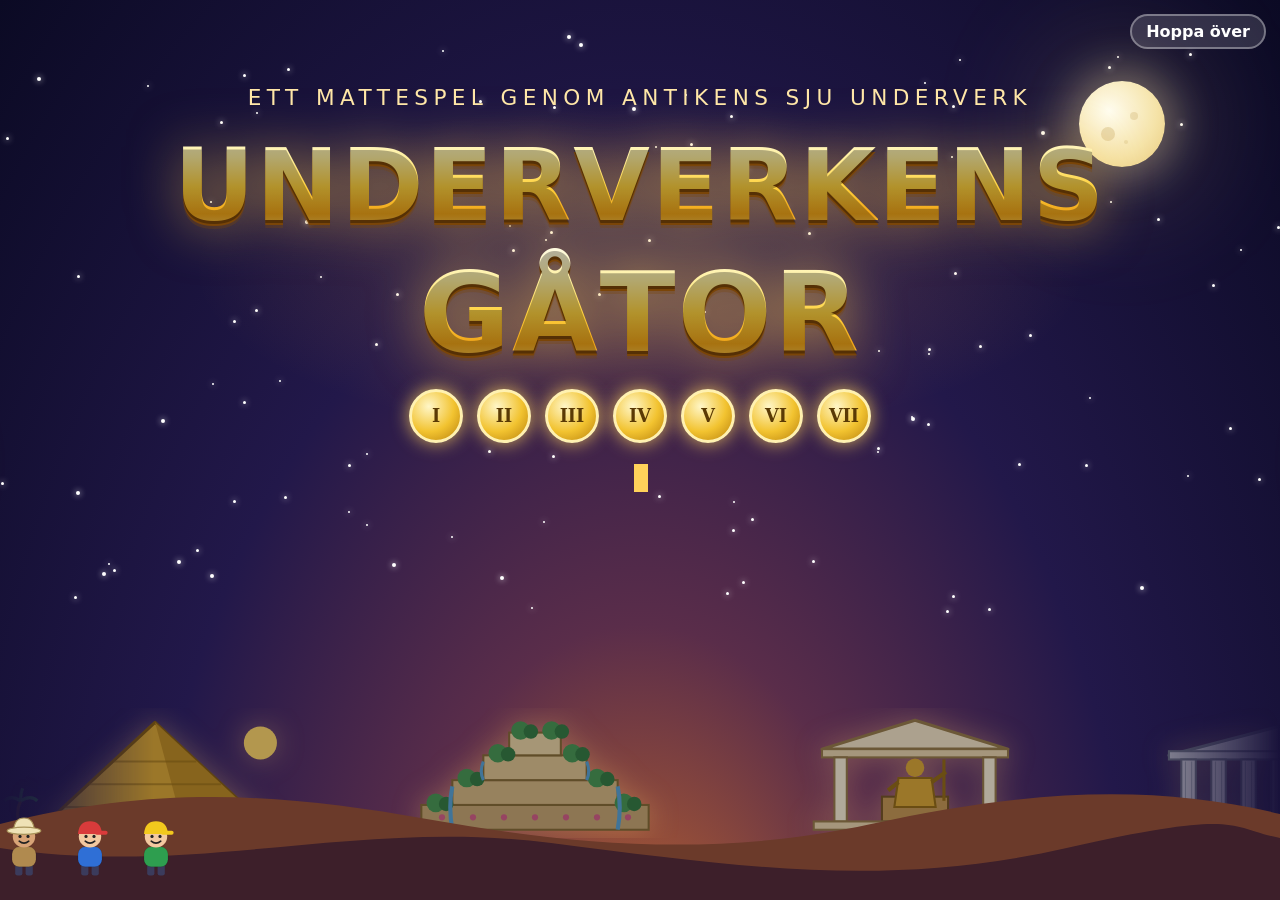
==== index.html @ 562e906b "Add files via upload" ====
<!DOCTYPE html>
<html lang="sv">
<head>
<meta charset="utf-8">
<meta name="viewport" content="width=device-width, initial-scale=1">
<title>Underverkens gåtor – ett mattespel genom antikens sju underverk</title>
<link rel="stylesheet" href="css/style.css">
<link rel="stylesheet" href="css/intro.css">
</head>
<body class="menu">
<div id="app"></div>
<div class="praise" id="praise"></div>
<noscript><p style="padding:20px;font-size:1.3rem">Underverkens gåtor behöver JavaScript för att fungera.</p></noscript>
<!-- Ordningen spelar roll: grunderna först, sedan uppgifter, världar och skärmar. -->
<script src="js/storage.js"></script>
<script src="js/util.js"></script>
<script src="js/graphics.js"></script>
<script src="js/skills.js"></script>
<script src="js/tasks-tal.js"></script>
<script src="js/tasks-alg.js"></script>
<script src="js/tasks-geo.js"></script>
<script src="js/tasks-stat.js"></script>
<script src="js/levels.js"></script>
<script src="js/player.js"></script>
<script src="js/quiz.js"></script>
<script src="js/puzzles.js"></script>
<script src="js/worlds.js"></script>
<script src="js/screens.js"></script>
<script src="js/adult.js"></script>
<script src="js/intro.js"></script>
<script src="js/main.js"></script>
</body>
</html>
---- css/style.css ----
:root{--ink:#2b2118;--gold:#e0a526;--ok:#2e9e4f;--bad:#d64545;--panel:#fff8e8;--blue:#2f6fd6;--wall:#b07d3e;--wall2:#8a5d2b;--floor:#ecd5a2;--tile:#e7d3a8;--tile2:#a98448;--cur:#ffd76a}
*{box-sizing:border-box}
html,body{margin:0;min-height:100%}
body{font-family:"Trebuchet MS","DejaVu Sans",Verdana,sans-serif;color:var(--ink);min-height:100vh;background:#d98c3a;transition:background .4s}
body.menu{background:linear-gradient(#f9d27a,#d98c3a)}
body.adult{background:#e9edf2}
body.w0{background:radial-gradient(circle at 50% 0,#7a5530,#2a1b0f 80%)}
body.w1{background:linear-gradient(#3f8f5a,#1d4a2c);--wall:#6f8f4a;--wall2:#4f6b30;--floor:#e6dcb5;--tile:#dfe9c8;--tile2:#7f9a5a;--cur:#c9f07a}
body.w2{background:linear-gradient(#b5462e,#5a1d12);--wall:#c9a46a;--wall2:#9a7a44;--floor:#f4e7c7;--tile:#f2dfc0;--tile2:#b9925a;--cur:#ffd76a}
body.w3{background:linear-gradient(#6fb9ef,#e9f4fb);--wall:#aeb8c4;--wall2:#8794a3;--floor:#f6f2e8;--tile:#e8eef5;--tile2:#9aa8b8;--cur:#bfe1ff}
body.w4{background:linear-gradient(#5b3f8a,#22163a);--wall:#9b8bb5;--wall2:#6f5e8c;--floor:#efe9f6;--tile:#e9e2f3;--tile2:#9a8ab8;--cur:#e2c8ff}
body.w5{background:linear-gradient(#2f8fc9,#0d4d78);--wall:#8a7a5a;--wall2:#5e5238;--floor:#f0e6cc;--tile:#e3eef6;--tile2:#7f9ab0;--cur:#ffe08a}
body.w6{background:radial-gradient(circle at 50% 0,#2b4c8c,#0b1630 75%);--wall:#7c8aa3;--wall2:#56637a;--floor:#eef1f6;--tile:#e5e9f2;--tile2:#8a96ab;--cur:#ffe36e}
#app{max-width:1000px;margin:0 auto;padding:12px 16px 40px}
button{font:inherit;cursor:pointer;border:none;border-radius:14px;color:inherit}
button:focus-visible,input:focus-visible{outline:4px solid #1e7cff;outline-offset:3px}
button:disabled{cursor:default}
.btn{background:var(--gold);color:#2b1a05;font-size:1.25rem;font-weight:bold;padding:12px 22px;box-shadow:0 4px 0 #9a6b0c}
.btn:active{transform:translateY(3px);box-shadow:0 1px 0 #9a6b0c}
.btn.secondary{background:#efe3c6;box-shadow:0 4px 0 #b8a67c}
.btn.small{font-size:1rem;padding:8px 14px}
.btn:disabled{opacity:.5}
.panel{background:var(--panel);border-radius:22px;padding:20px;box-shadow:0 8px 24px rgba(0,0,0,.25)}
body.w3 .panel,body.w5 .panel,body.w6 .panel,body.adult .panel{background:#fff}
h1{font-size:clamp(2rem,5vw,3.2rem);margin:.2em 0;text-align:center;color:#fff;text-shadow:0 3px 0 rgba(0,0,0,.3)}
h2{margin:.1em 0;font-size:1.7rem}
.center{text-align:center}
.warn{background:#ffe0e0;color:#7a1010;padding:10px 14px;border-radius:12px;margin:8px 0;font-weight:bold}
.top{display:flex;align-items:center;gap:10px;margin-bottom:12px;min-height:52px;flex-wrap:wrap}
.top .grow{flex:1}
.chip{display:flex;align-items:center;gap:6px;background:rgba(255,255,255,.88);border-radius:30px;padding:2px 14px 2px 4px;font-weight:bold;font-size:1.1rem}
.chip svg{display:block}

/* profiler */
.profiles{display:grid;grid-template-columns:repeat(auto-fill,minmax(170px,1fr));gap:16px;margin-top:16px}
.pcard{position:relative;background:#fff8e8;border-radius:20px;padding:14px 10px;text-align:center;box-shadow:0 5px 0 #b8863a;font-size:1.3rem;font-weight:bold;width:100%}
.pcard:hover{transform:translateY(-3px)}
.pcard .sub{font-size:.95rem;font-weight:normal;color:#6b5332;margin-top:4px}
.pcard.new{background:rgba(255,255,255,.55);border:4px dashed #fff;box-shadow:none;color:#5a3a12;display:flex;flex-direction:column;align-items:center;justify-content:center;min-height:190px}
.pcard.new .plus{font-size:3.5rem;line-height:1}
.del{position:absolute;top:6px;right:6px;width:34px;height:34px;border-radius:50%;background:#f1e2c4;font-size:1.2rem;font-weight:bold;color:#7a5a2a}
.avatars{display:grid;grid-template-columns:repeat(auto-fill,minmax(110px,1fr));gap:12px;margin:12px 0 20px}
.avbtn{background:#fff;border-radius:18px;padding:8px;border:4px solid transparent;font-weight:bold}
.avbtn.on{border-color:var(--gold);background:#fff3d0}
.nameinput{font:inherit;font-size:1.8rem;padding:10px 16px;border-radius:14px;border:3px solid #c9a96a;width:100%;max-width:420px}

/* karta */
.worlds{display:grid;grid-template-columns:repeat(7,1fr);gap:8px;margin-bottom:14px}
.wtab{background:rgba(255,255,255,.6);padding:8px 4px;font-size:.92rem;font-weight:bold;display:flex;flex-direction:column;align-items:center;gap:2px;line-height:1.15;min-height:72px;justify-content:center}
.wtab .wn{font-size:1.3rem}
.wtab.on{background:#fff;box-shadow:0 4px 0 rgba(0,0,0,.25)}
.wtab.done .wn::after{content:" ★";color:#e0a526}
.wtab:disabled{opacity:.55}
.temple-art{display:flex;justify-content:center;margin:-6px 0 6px}
.temple-art svg{max-width:100%;height:auto}
.maphead{display:flex;align-items:center;justify-content:center;gap:14px;flex-wrap:wrap;margin:0 0 18px}
.grade{background:#efe3c6;border-radius:20px;padding:4px 12px;font-size:1rem;font-weight:bold}
.rooms{display:grid;grid-template-columns:repeat(4,1fr);gap:14px}
.room-tile{position:relative;border-radius:18px;padding:10px 6px 8px;text-align:center;min-height:124px;display:flex;flex-direction:column;align-items:center;justify-content:center;gap:4px;font-weight:bold;font-size:1.05rem;background:var(--tile);box-shadow:0 5px 0 var(--tile2)}
.room-tile .n{position:absolute;top:6px;left:10px;font-size:.95rem;opacity:.6}
.room-tile.locked{opacity:.55;filter:grayscale(.6)}
.room-tile.current{background:var(--cur);animation:glow 1.4s ease-in-out infinite alternate}
.room-tile.done{background:#fffdf6}
.room-tile .here{position:absolute;top:-26px;right:-4px}
@keyframes glow{from{box-shadow:0 5px 0 var(--tile2),0 0 0 0 rgba(255,215,90,.9)}to{box-shadow:0 5px 0 var(--tile2),0 0 0 10px rgba(255,215,90,0)}}
.stars{color:#e0a526;font-size:1.3rem;letter-spacing:2px}
.stars .off{color:#cbbf9f}
@media (max-width:700px){.rooms{grid-template-columns:repeat(2,1fr)}.worlds{grid-template-columns:repeat(4,1fr)}}

/* rum */
.roomhead{display:flex;align-items:center;gap:14px}
.roomnum{font-size:1rem;opacity:.7;font-weight:bold}
.intro{font-size:1.35rem;margin:10px 0 6px;font-weight:bold}
.pips{display:flex;gap:8px;justify-content:center;margin:6px 0 12px}
.pip{width:22px;height:22px;border-radius:50%;background:#e2d3b0;border:3px solid #b99a5c}
.pip.done{background:var(--gold);border-color:#9a6b0c}
.pip.now{background:#fff;border-color:var(--blue)}
.prompt{min-height:120px;display:flex;flex-direction:column;align-items:center;justify-content:center;text-align:center}
.eq{font-size:clamp(2.4rem,8vw,4.4rem);font-weight:bold;letter-spacing:2px}
.eq.mid{font-size:clamp(2rem,6vw,3.2rem)}
.qm{display:inline-block;min-width:1.3em;border-bottom:6px solid var(--gold);color:var(--gold)}
.box{display:inline-block;width:1.15em;height:1.05em;border:5px solid var(--gold);border-radius:10px;vertical-align:-0.1em;background:#fff}
.ask{font-size:1.4rem;font-weight:bold;margin:10px 0;max-width:720px}
.story{font-size:1.45rem;line-height:1.5;max-width:720px;margin:6px auto;background:#fff;border-radius:16px;padding:12px 18px;border:3px solid #e6d4a8}
.opts{display:grid;grid-template-columns:repeat(4,1fr);gap:14px;margin-top:14px}
.opts.wide{grid-template-columns:repeat(2,1fr)}
.opts.three{grid-template-columns:repeat(3,1fr)}
.opt{background:#fff;border:4px solid #d9c08a;font-size:2.2rem;font-weight:bold;padding:12px 6px;box-shadow:0 5px 0 #b8975a;min-height:84px;display:flex;align-items:center;justify-content:center}
.opts.wide .opt,.opts.three .opt{font-size:1.6rem}
.opt:hover:not(:disabled){background:#fff6dc}
.opt.right{background:#c9f2d3;border-color:var(--ok)}
.opt.wrong{background:#f6d0d0;border-color:var(--bad);opacity:.6}
.typed{font-size:1.1rem;color:#555;min-height:1.4em;text-align:center}
.tools{display:flex;justify-content:center;gap:12px;margin-top:16px;flex-wrap:wrap;align-items:center}
.hint{background:#fffbe0;border:3px dashed var(--gold);border-radius:16px;padding:10px 14px;margin-top:12px;text-align:center;font-size:1.2rem}
.hint p{margin:.3em 0;font-weight:bold}
.hint .reveal{color:var(--ok);font-size:1.4rem}
.hintrow{display:flex;flex-wrap:wrap;align-items:center;justify-content:center;gap:10px}
.op{font-size:2rem}
.praise{position:fixed;left:50%;top:38%;transform:translate(-50%,-50%) scale(.5);font-size:4rem;font-weight:bold;color:#fff;text-shadow:0 4px 0 var(--ok),0 0 20px rgba(0,0,0,.3);pointer-events:none;opacity:0;transition:all .35s;z-index:50}
.praise.show{opacity:1;transform:translate(-50%,-50%) scale(1)}
.shake{animation:shake .4s}
@keyframes shake{20%,60%{transform:translateX(-8px)}40%,80%{transform:translateX(8px)}}
.keys{font-size:.95rem;opacity:.75;text-align:center;margin-top:14px}

/* knappsats */
.kp{display:flex;flex-direction:column;align-items:center;gap:10px;margin-top:10px}
.kpdisp{min-width:200px;font-size:2.6rem;font-weight:bold;background:#fff;border:4px solid var(--gold);border-radius:14px;padding:4px 18px;text-align:center;min-height:68px;letter-spacing:4px}
.kpdisp.bad{border-color:var(--bad);background:#fde8e8}
.kpdisp.good{border-color:var(--ok);background:#dff6e5}
.kpgrid{display:grid;grid-template-columns:repeat(3,76px);gap:8px}
.kpgrid button{background:#fff;font-size:1.9rem;font-weight:bold;height:62px;box-shadow:0 4px 0 #b8975a;border:3px solid #e2cf9f}
.kpgrid button.ok{background:var(--ok);color:#fff;border-color:#1d7a3a;box-shadow:0 4px 0 #1d6a33}
.kpgrid button.kdel{font-size:1.05rem}

/* bilder */
.dots{display:inline-flex;flex-wrap:wrap;gap:6px;max-width:280px;justify-content:center}
.five{display:inline-flex;gap:3px;padding:3px;border-radius:8px;background:rgba(0,0,0,.05)}
.dot{width:18px;height:18px;border-radius:50%;display:inline-block}
.dot.blue{background:#2f6fd6}.dot.gold{background:#e0a526}.dot.green{background:#2e9e4f}.dot.empty{background:#fff;border:2px dashed #aaa}
.dot.x{background:#ccc;position:relative}
.dot.x::after{content:"";position:absolute;left:-2px;right:-2px;top:7px;height:4px;background:#d64545;transform:rotate(-45deg)}
.group{display:inline-flex;flex-direction:column;align-items:center;background:#fff;border:3px solid #d9c08a;border-radius:12px;padding:6px}
.group .lab{font-size:1rem;font-weight:bold;color:#2456a8}
.to{display:inline-flex;align-items:flex-end;gap:3px;flex-wrap:wrap;max-width:300px;justify-content:center}
.hun{display:inline-block;width:56px;height:56px;background:repeating-linear-gradient(90deg,#8e44ad 0 5px,#6c2f87 5px 5.6px),#8e44ad;border-radius:4px;opacity:.9}
.ten{display:inline-block;width:12px;height:60px;background:repeating-linear-gradient(#2f6fd6 0 5px,#1d4ea0 5px 6px);border-radius:3px}
.one{display:inline-block;width:12px;height:12px;background:#e0a526;border-radius:3px}
.tobox{display:inline-flex;flex-direction:column;align-items:center;gap:4px}
.tobox small{font-size:.95rem}
.pvt{border-collapse:collapse;font-size:1.6rem;font-weight:bold;margin:6px auto}
.pvt td,.pvt th{border:3px solid #d9c08a;padding:4px 16px;text-align:center;background:#fff}
.pvt th{font-size:1rem;background:#fff3d6}
.seq{display:flex;flex-wrap:wrap;gap:8px;justify-content:center;align-items:center}
.cell{min-width:72px;height:72px;padding:0 6px;background:#fff;border:3px solid #d9c08a;border-radius:14px;display:flex;align-items:center;justify-content:center;font-size:2rem;font-weight:bold}
.cell.q{border-style:dashed;border-color:var(--gold);color:var(--gold);font-size:2.6rem}
.chunk{display:flex;gap:4px;padding:5px;border:3px solid var(--blue);border-radius:14px}
.chunk .cell{min-width:56px;height:56px}
.chunk .cell svg{width:42px;height:42px}
.items{display:flex;flex-wrap:wrap;gap:10px;justify-content:center;max-width:560px}
.coins{display:flex;flex-wrap:wrap;gap:8px;justify-content:center;align-items:center;max-width:560px}
.shop{display:flex;align-items:center;gap:14px;justify-content:center;flex-wrap:wrap}
.tag{background:#fff;border:3px solid #c0392b;border-radius:10px;padding:4px 10px;font-size:1.6rem;font-weight:bold;color:#c0392b}
.arrow{font-size:2.4rem}
.jumps{display:flex;align-items:center;gap:6px;flex-wrap:wrap;justify-content:center;font-size:1.5rem;font-weight:bold}
.jumps .j{color:var(--ok);font-size:1.1rem}
.frac{display:inline-flex;flex-direction:column;align-items:center;line-height:1;vertical-align:middle;font-weight:bold}
.frac span:first-child{border-bottom:3px solid currentColor;padding:0 4px 2px}
.frac span:last-child{padding-top:2px}
.posgrid{display:inline-grid;grid-template-columns:repeat(3,84px);grid-template-rows:repeat(3,84px);gap:6px;background:#e9d8ae;padding:8px;border-radius:16px}
.posgrid div{background:#fff8e8;border-radius:12px;display:flex;align-items:center;justify-content:center}
.posgrid div.ref{outline:5px solid var(--blue)}
.inl{display:inline-block;vertical-align:middle}
.ptable{border-collapse:collapse;margin:6px auto;font-size:1.3rem}
.ptable td,.ptable th{border:2px solid #d9c08a;padding:4px 14px;background:#fff}
.written{font-family:"DejaVu Sans Mono",monospace;font-size:2.6rem;font-weight:bold;border-collapse:collapse;margin:0 auto}
.written td{padding:0 6px;text-align:center;min-width:1.2em}
.written .carry{font-size:1.2rem;color:var(--bad);height:1.4rem}
.written tr.sum td{border-top:5px solid var(--ink)}

.scalebox{width:100%;display:flex;justify-content:center}
.scalebox svg{width:540px;max-width:100%;height:auto}
.scale .beam,.scale .pan{transition:transform .9s cubic-bezier(.3,1.4,.6,1)}
.scale .w rect{fill:#555}.scale .w text,.scale .uk text{fill:#fff;font-size:18px;font-weight:bold;text-anchor:middle;font-family:inherit}
.scale .uk rect{fill:#fff;stroke:#e0a526;stroke-width:3;stroke-dasharray:6 4}
.scale .uk text{fill:#e0a526}
.scale .uk rect.filled{fill:#e0a526;stroke-dasharray:none}
.scale .uk rect.filled+text{fill:#fff}

/* ringtorn */
.hanoi{display:grid;grid-template-columns:repeat(3,1fr);gap:12px;margin:10px 0}
.peg{position:relative;height:250px;background:rgba(0,0,0,.04);border:4px solid transparent;border-radius:16px;display:flex;flex-direction:column;justify-content:flex-end;align-items:center;padding:0 6px 34px}
.peg .pole{position:absolute;bottom:30px;left:50%;width:12px;margin-left:-6px;height:200px;background:#8a5d2b;border-radius:6px 6px 0 0}
.peg .base{position:absolute;bottom:22px;left:6%;right:6%;height:10px;background:#8a5d2b;border-radius:5px}
.peg.target .base,.peg.target .pole{background:var(--ok)}
.peg .num{position:absolute;bottom:0;left:0;right:0;font-weight:bold;font-size:1.1rem}
.peg.sel{border-color:var(--blue);background:#e8f0ff}
.peg.goal{border-color:var(--ok);border-style:dashed}
.stack{display:flex;flex-direction:column-reverse;align-items:center;width:100%;z-index:1}
.ring{display:block;height:22px;border-radius:11px;margin-top:3px;border:3px solid rgba(0,0,0,.25);transition:transform .2s}
.ring.lift{transform:translateY(-26px)}
.ring.glow{box-shadow:0 0 0 5px #fff,0 0 0 9px var(--blue)}
.msg{min-height:1.6em;font-weight:bold;font-size:1.2rem;text-align:center;color:var(--bad)}
.msg.good{color:var(--ok)}

/* rutnät: stenblock och program */
.pushwrap{display:flex;flex-wrap:wrap;gap:18px;align-items:center;justify-content:center}
.grid{display:grid;gap:0;border-radius:10px;overflow:hidden;box-shadow:0 6px 0 rgba(0,0,0,.25)}
.t{width:var(--c);height:var(--c);display:flex;align-items:center;justify-content:center;position:relative}
.t.wall{background:var(--wall);box-shadow:inset 0 0 0 2px var(--wall2),inset 0 -6px 0 rgba(0,0,0,.15)}
.t.floor{background:var(--floor)}
.t.plate::before{content:"";position:absolute;inset:18%;border-radius:50%;background:#ffd25a;border:4px solid #c8961a}
.block{position:absolute;inset:8%;background:#8c6a44;border-radius:8px;border:4px solid #5e4425;box-shadow:inset 0 -6px 0 rgba(0,0,0,.2);z-index:2}
.block.on{background:#e0a526;border-color:#9a6b0c}
.me{position:absolute;z-index:3;display:flex;transition:all .2s}
.goalc{position:absolute;inset:10%;display:flex;align-items:center;justify-content:center}
.pad{display:grid;grid-template-columns:repeat(3,64px);grid-template-rows:repeat(3,64px);gap:6px}
.pad button{background:#fff;font-size:2rem;font-weight:bold;box-shadow:0 4px 0 #b8975a}
.pad .u{grid-column:2;grid-row:1}.pad .l{grid-column:1;grid-row:2}.pad .r{grid-column:3;grid-row:2}.pad .d{grid-column:2;grid-row:3}
.progside{display:flex;flex-direction:column;align-items:center;gap:10px}
.progside{max-width:380px}
.pstrip{display:flex;flex-wrap:wrap;gap:6px;min-height:58px;max-width:370px;background:#fff;border:3px dashed #c9a96a;border-radius:14px;padding:6px;align-items:center;justify-content:center}
.cmd{background:#2f6fd6;color:#fff;font-weight:bold;font-size:1.4rem;border-radius:10px;padding:4px 10px;min-width:44px;text-align:center}
.cmd.now{background:#e0a526;color:#222}
.mults{display:flex;gap:5px;align-items:center;font-weight:bold;flex-wrap:wrap;justify-content:center}
.mults button{background:#fff;width:40px;height:42px;font-size:1.3rem;font-weight:bold;box-shadow:0 3px 0 #b8975a}
.mults button.on{background:var(--gold)}

/* overlay */
.overlay{position:fixed;inset:0;background:rgba(20,12,4,.7);display:flex;align-items:center;justify-content:center;z-index:40;padding:16px;overflow:auto}
.dialog{background:#fff8e8;border-radius:24px;padding:24px;max-width:560px;width:100%;text-align:center;box-shadow:0 10px 40px rgba(0,0,0,.4)}
.dialog .bigstars{font-size:3.4rem;color:#e0a526;letter-spacing:6px}
.dialog .bigstars .off{color:#d8ccb0}
.dialog .btns{display:flex;gap:12px;justify-content:center;flex-wrap:wrap;margin-top:16px}
.dialog .fact{font-size:1.25rem;text-align:left;line-height:1.45}
.dialog .fact li{margin:.35em 0}
.door{position:relative;width:170px;height:200px;margin:0 auto 10px;border-radius:85px 85px 0 0;background:radial-gradient(circle at 50% 60%,#fff6b0,#ffc93c 60%,#e08a00);overflow:hidden;border:8px solid #8a5d2b}
.door i{position:absolute;top:0;bottom:0;width:50%;background:repeating-linear-gradient(90deg,#7a4f22 0 18px,#6a421a 18px 22px);transition:transform 1.2s ease-in .2s}
.door i.l{left:0}.door i.r{right:0}
.door.open i.l{transform:translateX(-100%)}.door.open i.r{transform:translateX(100%)}
.door .who{position:absolute;bottom:4px;left:50%;transform:translateX(-50%)}
.confetti{position:fixed;top:-20px;width:12px;height:18px;z-index:60;pointer-events:none;animation:fall linear forwards}
@keyframes fall{to{transform:translateY(110vh) rotate(720deg)}}

/* lärarvy */
.kids{display:flex;flex-wrap:wrap;gap:10px;margin:10px 0 18px}
.kid{background:#f3f5f8;border:3px solid transparent;border-radius:14px;padding:6px 12px 6px 6px;display:flex;align-items:center;gap:6px;font-weight:bold;font-size:1.1rem}
.kid.on{border-color:var(--blue);background:#e8f0ff}
.areas{width:100%;border-collapse:collapse;font-size:1.05rem}
.areas td,.areas th{padding:8px 6px;border-bottom:1px solid #e3e6ea;text-align:left;vertical-align:top}
.areas th{font-size:.95rem;color:#5a6472}
.bar{height:16px;background:#e9edf2;border-radius:8px;overflow:hidden;min-width:120px}
.bar i{display:block;height:100%}
.st{display:inline-block;border-radius:10px;padding:2px 9px;font-size:.9rem;font-weight:bold;margin:2px 4px 2px 0}
.st.s3{background:#d4f2dc;color:#1d6a33}.st.s2{background:#fff0c7;color:#7a5600}.st.s1{background:#fbdada;color:#8a1f1f}.st.s0{background:#eceff3;color:#6b7480}
.wbtns{display:flex;flex-wrap:wrap;gap:6px}
.wbtns button{background:#eef1f5;padding:8px 12px;font-weight:bold}
.wbtns button.on{background:var(--blue);color:#fff}
.note{font-size:.95rem;color:#5a6472;line-height:1.4}

/* repetition och träning */
.revtag{display:inline-block;background:#e8f0ff;color:#2456a8;border-radius:12px;padding:2px 12px;font-weight:bold;font-size:1rem;margin-bottom:6px}
.practice{display:grid;grid-template-columns:repeat(auto-fill,minmax(200px,1fr));gap:10px}
.pitem{background:#fff;border:3px solid #d9c08a;box-shadow:0 4px 0 #b8975a;padding:12px 10px;font-size:1.1rem;font-weight:bold;display:flex;flex-direction:column;align-items:center;justify-content:center;gap:2px;min-height:62px}
.pitem:hover{background:#fff6dc}
.pitem.weak{border-color:var(--bad)}
.pitem small{color:var(--bad);font-size:.9rem}
---- css/intro.css ----
/* ================= Intro: startskärmen före spelet ================= */
#intro{position:fixed;inset:0;z-index:100;overflow:hidden;cursor:pointer;color:#fff;
  background:radial-gradient(ellipse at 50% 115%,#c86b2a 0%,#5a2d4a 28%,#22184a 55%,#0b0a24 100%);font-family:"Trebuchet MS","DejaVu Sans",Verdana,sans-serif}
#intro *{box-sizing:border-box}

/* himmel */
.i-sky{position:absolute;inset:0;pointer-events:none}
.i-star{position:absolute;width:3px;height:3px;border-radius:50%;background:#fff;box-shadow:0 0 6px #fff;animation:i-twinkle 3s ease-in-out infinite}
@keyframes i-twinkle{0%,100%{opacity:.25}50%{opacity:1}}
.i-moon{position:absolute;right:9%;top:9%;width:86px;height:86px;border-radius:50%;background:radial-gradient(circle at 35% 35%,#fffdf0,#f5e3a8 60%,#e8c97a);
  box-shadow:0 0 40px 12px rgba(255,236,170,.35),0 0 120px 40px rgba(255,220,140,.15);animation:i-fade 2s ease-out both}
.i-moon::after{content:"";position:absolute;left:22px;top:46px;width:14px;height:14px;border-radius:50%;background:rgba(200,170,100,.35);box-shadow:26px -18px 0 -3px rgba(200,170,100,.3),18px 8px 0 -5px rgba(200,170,100,.25)}
.i-shoot{position:absolute;top:12%;left:-10%;width:140px;height:2px;background:linear-gradient(90deg,transparent,#fff);transform:rotate(18deg);opacity:0;animation:i-shoot 9s ease-in 3s infinite}
@keyframes i-shoot{0%{opacity:0;transform:translate(0,0) rotate(18deg)}2%{opacity:1}9%{opacity:0;transform:translate(70vw,23vw) rotate(18deg)}100%{opacity:0}}

/* landskap */
.i-pano{position:absolute;left:0;right:0;bottom:62px;height:130px;overflow:hidden;pointer-events:none;
  -webkit-mask-image:linear-gradient(90deg,transparent,#000 12%,#000 88%,transparent);mask-image:linear-gradient(90deg,transparent,#000 12%,#000 88%,transparent)}
.i-track{display:flex;gap:70px;width:max-content;animation:i-pan 70s linear infinite;align-items:flex-end;height:100%}
.i-track svg{height:124px;width:auto;flex:none;filter:brightness(.72) saturate(.85) drop-shadow(0 0 14px rgba(255,200,110,.28))}
@keyframes i-pan{from{transform:translateX(0)}to{transform:translateX(-50%)}}
.i-dunes{position:absolute;left:0;bottom:0;width:100%;pointer-events:none}
.i-dunes.back{height:110px;bottom:26px}
.i-dunes.front{height:92px}

/* karavan */
.i-caravan{position:absolute;bottom:18px;left:0;display:flex;gap:18px;animation:i-walk 28s linear 1s infinite;pointer-events:none}
.i-caravan span{display:block;animation:i-bob .5s ease-in-out infinite alternate}
.i-caravan span:nth-child(2){animation-delay:.17s}.i-caravan span:nth-child(3){animation-delay:.33s}
@keyframes i-walk{from{transform:translateX(-260px)}to{transform:translateX(calc(100vw + 40px))}}
@keyframes i-bob{from{transform:translateY(0) rotate(-3deg)}to{transform:translateY(-7px) rotate(3deg)}}

/* svävande ljus */
.i-fly{position:absolute;bottom:-10px;width:6px;height:6px;border-radius:50%;background:#ffe27a;box-shadow:0 0 10px 3px rgba(255,210,90,.7);opacity:0;animation:i-rise linear infinite;pointer-events:none}
@keyframes i-rise{0%{opacity:0;transform:translate(0,0)}15%{opacity:1}100%{opacity:0;transform:translate(var(--dx),-70vh)}}

/* mitten */
.i-center{position:relative;z-index:3;display:flex;flex-direction:column;align-items:center;text-align:center;padding:4vh 16px 0;height:calc(100% - 190px);justify-content:center;gap:1.2vh}
.i-kicker{font-size:clamp(.9rem,2.1vw,1.35rem);letter-spacing:.25em;text-transform:uppercase;color:#ffe7a8;opacity:0;animation:i-up .8s ease-out .2s both}
.i-title{margin:0;font-size:clamp(2.6rem,min(10.5vw,11vh),7rem);font-weight:900;letter-spacing:.02em;line-height:1.08;white-space:nowrap;
  filter:drop-shadow(0 5px 0 #7a4508) drop-shadow(0 0 26px rgba(255,200,80,.55))}
.i-word{display:block}
.i-word + .i-word{font-size:1.12em}
.i-title .i-ch{display:inline-block;padding-top:.12em;background:linear-gradient(180deg,#fffef2 0%,#fff0a0 30%,#ffd23f 55%,#f0a418 78%,#ffe27a 100%);
  -webkit-background-clip:text;background-clip:text;color:transparent;
  animation:i-drop .75s cubic-bezier(.2,1.6,.4,1) var(--d) both,i-glint 5s ease-in-out calc(var(--d) + 2.4s) infinite}
@keyframes i-drop{from{opacity:0;transform:translateY(-110px) scale(.3) rotate(-25deg)}to{opacity:1;transform:none}}
@keyframes i-glint{0%,88%,100%{filter:brightness(1)}93%{filter:brightness(1.8)}}
.i-sub{font-size:clamp(1.3rem,3.6vw,2.4rem);font-weight:bold;color:#fff;text-shadow:0 2px 0 #3a2050,0 0 16px rgba(255,200,120,.5);opacity:0;animation:i-up .8s ease-out 1.5s both}
.i-seals{display:flex;gap:clamp(6px,1.4vw,14px);margin:.6vh 0}
.i-seal{width:clamp(38px,5.6vw,54px);height:clamp(38px,5.6vw,54px);border-radius:50%;display:flex;align-items:center;justify-content:center;
  font-family:Georgia,"DejaVu Serif",serif;font-weight:bold;font-size:clamp(.85rem,1.6vw,1.1rem);color:#6b4a10;
  background:#3a2f55;border:3px solid #6a5a90;opacity:0;animation:i-pop .4s ease-out var(--d) both,i-light .6s ease-out calc(var(--d) + .25s) both}
@keyframes i-pop{from{opacity:0;transform:scale(0)}to{opacity:1;transform:scale(1)}}
@keyframes i-light{to{background:radial-gradient(circle at 35% 30%,#fff6c7,#f2c330 55%,#b8800c);border-color:#fff1b0;box-shadow:0 0 18px rgba(255,210,90,.8);color:#5a3a05}}
.i-story{min-height:2.8em;max-width:640px;margin:.4vh 0 0;font-size:clamp(1.1rem,2.6vw,1.6rem);line-height:1.4;color:#fff3d6;text-shadow:0 2px 6px rgba(0,0,0,.6)}
.i-story .cur{display:inline-block;width:.55em;height:1.1em;vertical-align:-.15em;background:#ffd25a;margin-left:2px;animation:i-blink .8s steps(1) infinite}
@keyframes i-blink{50%{opacity:0}}
.i-start{font:inherit;cursor:pointer;margin-top:1vh;border:none;border-radius:999px;padding:clamp(14px,2vh,20px) clamp(30px,5vw,52px);
  font-size:clamp(1.4rem,3.4vw,2.2rem);font-weight:900;color:#3a2203;letter-spacing:.02em;
  background:linear-gradient(180deg,#fff2a8,#ffcf3f 45%,#f0a21c);box-shadow:0 6px 0 #9a5e08,0 0 0 0 rgba(255,210,80,.7),0 10px 30px rgba(0,0,0,.4);
  opacity:0;transform:scale(.6);transition:transform .15s}
#intro.ready .i-start{animation:i-btnin .6s cubic-bezier(.2,1.6,.4,1) both,i-pulse 1.8s ease-in-out .6s infinite}
.i-start:hover{transform:scale(1.06)!important}
.i-start:active{transform:translateY(4px) scale(1.02)!important;box-shadow:0 2px 0 #9a5e08}
.i-start:focus-visible{outline:4px solid #fff;outline-offset:5px}
@keyframes i-btnin{from{opacity:0;transform:scale(.4)}to{opacity:1;transform:scale(1)}}
@keyframes i-pulse{0%,100%{box-shadow:0 6px 0 #9a5e08,0 0 0 0 rgba(255,210,80,.65),0 10px 30px rgba(0,0,0,.4)}50%{box-shadow:0 6px 0 #9a5e08,0 0 0 18px rgba(255,210,80,0),0 10px 30px rgba(0,0,0,.4)}}
.i-hint{font-size:1rem;color:#d9c9ff;opacity:0}
#intro.ready .i-hint{animation:i-fade .8s ease-out .5s both}
.i-skip{position:absolute;top:14px;right:14px;z-index:5;font:inherit;font-size:1rem;font-weight:bold;cursor:pointer;color:#fff;background:rgba(255,255,255,.14);border:2px solid rgba(255,255,255,.35);border-radius:999px;padding:6px 14px}
#intro.ready .i-skip{display:none}
@keyframes i-up{from{opacity:0;transform:translateY(18px)}to{opacity:1;transform:none}}
@keyframes i-fade{from{opacity:0}to{opacity:1}}

/* stendörrarna */
.i-door{position:absolute;top:0;bottom:0;width:50.5%;z-index:10;pointer-events:none;transition:transform .5s cubic-bezier(.7,0,.9,.6);
  background:repeating-linear-gradient(0deg,rgba(0,0,0,.08) 0 2px,transparent 2px 70px),linear-gradient(90deg,#9c7848,#c7a170 50%,#a5814f);
  box-shadow:inset 0 0 0 10px #7a5a30,inset 0 0 0 16px #b8925c,inset 0 0 60px rgba(0,0,0,.35)}
.i-door.l{left:0;transform:translateX(calc(-100% - 130px))}
.i-door.r{right:0;transform:translateX(calc(100% + 130px))}
.i-door::after{content:"";position:absolute;top:50%;width:200px;height:200px;margin-top:-100px;border-radius:50%;
  border:12px solid #f2c330;box-shadow:0 0 0 6px #8a5d0b,inset 0 0 0 6px #8a5d0b,0 0 30px rgba(255,200,60,.5);background:radial-gradient(circle,#ffe58a,#d99a1c)}
.i-door.l::after{right:-100px}.i-door.r::after{left:-100px}
#intro.closing .i-door{transform:none}
#intro.opening{background:transparent;cursor:default}
#intro.opening > :not(.i-door){display:none}
#intro.opening .i-door{transition:transform 1s cubic-bezier(.5,0,.2,1)}
#intro.opening .i-door.l{transform:translateX(calc(-100% - 130px))}
#intro.opening .i-door.r{transform:translateX(calc(100% + 130px))}

/* hoppa fram: visa allt direkt */
#intro.done .i-kicker,#intro.done .i-sub,#intro.done .i-title .i-ch,#intro.done .i-seal{animation-delay:0s!important;animation-duration:.01s!important}
#intro.done .i-title .i-ch{animation:i-drop .01s both,i-glint 5s ease-in-out 1s infinite!important}

/* små skärmar */
@media (max-height:640px){.i-moon{width:56px;height:56px;right:3%;top:3%}.i-pano{height:96px;bottom:44px}.i-track svg{height:90px}.i-center{height:calc(100% - 140px)}.i-caravan svg{height:48px;width:36px}.i-seals{display:none}}

/* mindre rörelse */
#intro.calm *,#intro.calm *::before,#intro.calm *::after{animation:none!important;transition:none!important}
#intro.calm .i-kicker,#intro.calm .i-sub,#intro.calm .i-hint,#intro.calm .i-start,#intro.calm .i-title .i-ch{opacity:1;transform:none}
#intro.calm .i-seal{opacity:1;background:radial-gradient(circle at 35% 30%,#fff6c7,#f2c330 55%,#b8800c);border-color:#fff1b0;color:#5a3a05}
#intro.calm .i-fly,#intro.calm .i-shoot,#intro.calm .i-caravan{display:none}

/* ljusskimmer bakom titeln */
.i-center::before{content:"";position:absolute;left:50%;top:38%;width:min(900px,95vw);height:340px;transform:translate(-50%,-50%);z-index:-1;pointer-events:none;
  background:radial-gradient(ellipse at center,rgba(255,200,90,.22),rgba(255,160,60,.08) 45%,transparent 70%);animation:i-fade 2.5s ease-out .3s both}
#intro.calm .i-center::before{opacity:1}
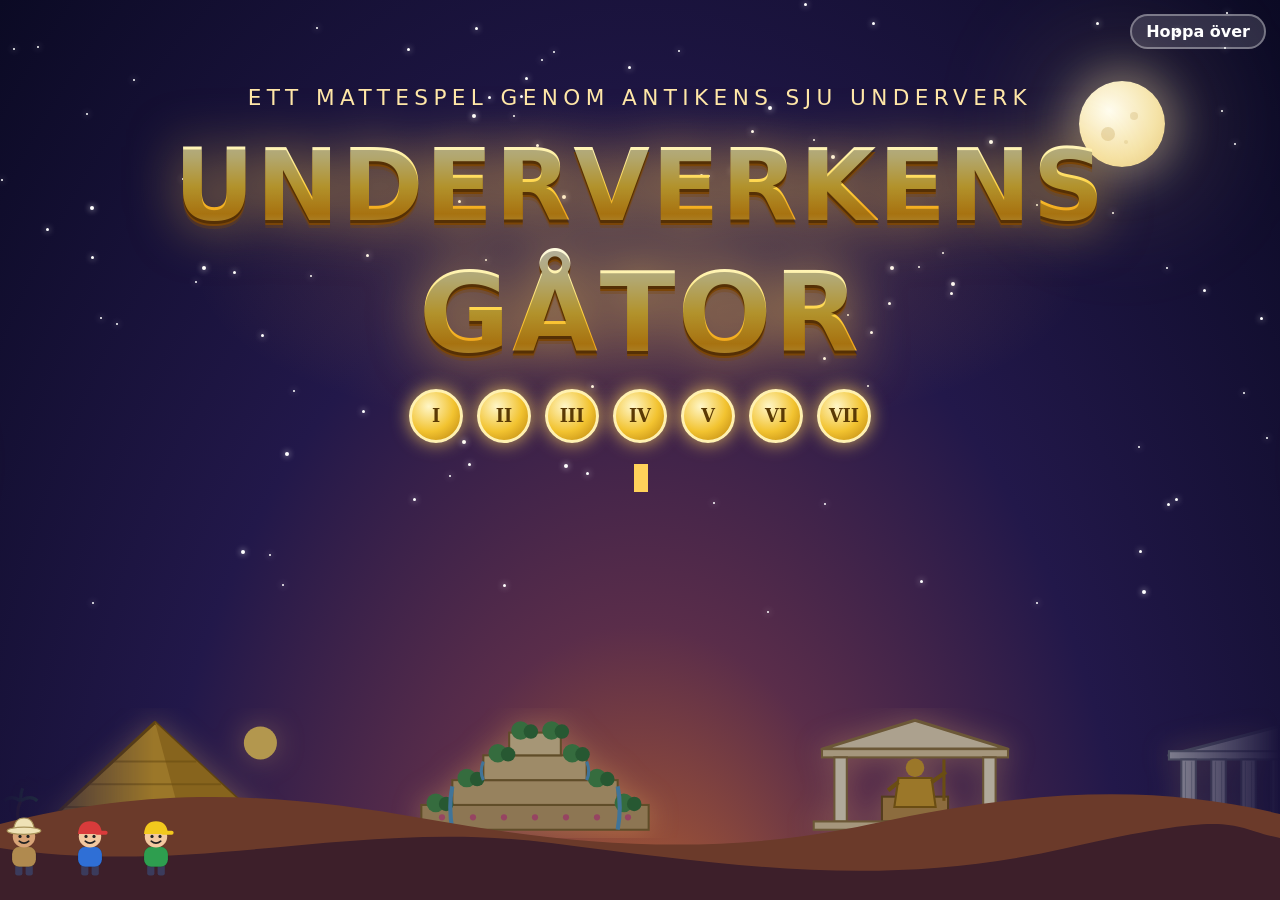
==== commit 8452dbee: "Add files via upload" ====
--- a/index.html
+++ b/index.html
@@ -26,7 +26,10 @@
 <script src="js/puzzles.js"></script>
 <script src="js/worlds.js"></script>
 <script src="js/screens.js"></script>
+<script src="js/config.js"></script>
 <script src="js/adult.js"></script>
+<script src="js/cloud.js"></script>
+<script src="js/teacher.js"></script>
 <script src="js/intro.js"></script>
 <script src="js/main.js"></script>
 </body>
--- a/css/style.css
+++ b/css/style.css
@@ -245,3 +245,41 @@
 .pitem:hover{background:#fff6dc}
 .pitem.weak{border-color:var(--bad)}
 .pitem small{color:var(--bad);font-size:.9rem}
+
+a.btn{text-decoration:none;display:inline-block;border-radius:14px}
+
+/* ================= Skolläget ================= */
+.classbox{background:rgba(255,255,255,.55);border-radius:22px;padding:14px 18px 18px;margin:16px 0 8px;text-align:center}
+.classhead{display:flex;align-items:center;gap:12px;flex-wrap:wrap;text-align:left}
+.classhead h2{margin:0;color:#5a3a12}.classhead .grow{flex:1}
+.localhead{color:#5a3a12;margin:22px 0 0;font-size:1.3rem}
+.codeinput{text-align:center;letter-spacing:.3em;text-transform:uppercase;max-width:300px;font-size:2.2rem;margin:8px 0}
+.picdialog{max-width:440px}
+.picslots{display:flex;gap:10px;justify-content:center;margin:6px 0 12px}
+.slot{width:62px;height:62px;border:4px dashed #d9c08a;border-radius:14px;display:flex;align-items:center;justify-content:center;background:#fff}
+.picgrid{display:grid;grid-template-columns:repeat(3,92px);gap:10px;justify-content:center}
+.picgrid button{height:86px;background:#fff;border:3px solid #e2cf9f;box-shadow:0 4px 0 #b8975a;display:flex;align-items:center;justify-content:center}
+.picgrid button:active{transform:translateY(3px);box-shadow:0 1px 0 #b8975a}
+.choice{display:grid;grid-template-columns:repeat(auto-fit,minmax(240px,1fr));gap:14px;margin-top:10px}
+.choice .pitem{min-height:120px;font-size:1.3rem}
+.lbl{display:block;font-weight:bold;margin:12px 0 4px}
+.tin{font:inherit;font-size:1.1rem;padding:9px 12px;border:2px solid #c9cfd8;border-radius:10px;width:100%;max-width:420px;display:block;margin-top:4px}
+textarea.tin{max-width:520px}
+.inl-form{display:flex;gap:8px;align-items:center}.inl-form .tin{margin:0;width:200px}
+.kid small{opacity:.6}
+.classtop{display:flex;align-items:center;gap:20px;flex-wrap:wrap;justify-content:space-between;background:#f3f5f8;border-radius:14px;padding:12px 16px;margin:6px 0}
+.bigcode{font-size:2.4rem;font-weight:900;letter-spacing:.18em;font-family:"DejaVu Sans Mono",monospace}
+.stable td{vertical-align:middle}.srow{cursor:pointer}.srow:hover td{background:#f6f8fb}.srow.on td{background:#e8f0ff}
+.stable .pics svg{margin-right:2px}
+.sdetail{border:3px solid var(--blue);border-radius:16px;padding:14px;margin:12px 0}
+body.printing #app{display:none}
+.printwrap{background:#fff;min-height:100vh}
+.cards{display:grid;grid-template-columns:repeat(2,1fr);gap:10px;padding:10px;max-width:800px;margin:0 auto}
+.lcard{border:2px dashed #888;border-radius:14px;padding:10px 14px;break-inside:avoid;page-break-inside:avoid;background:#fffdf4}
+.lc-top{display:flex;align-items:center;gap:10px}.lc-name{font-size:1.5rem;font-weight:bold}.lc-game{font-size:.9rem;color:#666}
+.lc-row{display:flex;justify-content:space-between;align-items:center;margin-top:6px;font-size:1.1rem}
+.lc-row b{font-family:"DejaVu Sans Mono",monospace;font-size:1.5rem;letter-spacing:.15em}
+.lc-pics{display:flex;gap:8px}.lc-pics span{display:flex;flex-direction:column;align-items:center;border:2px solid #ddd;border-radius:8px;padding:2px 4px}
+.lc-pics small{font-size:.75rem;font-weight:bold}
+.lc-url{font-size:.85rem;color:#555;margin-top:6px;text-align:center;word-break:break-all}
+@media print{.noprint{display:none!important}body{background:#fff!important}.cards{gap:8px;padding:0}.lcard{background:#fff}}
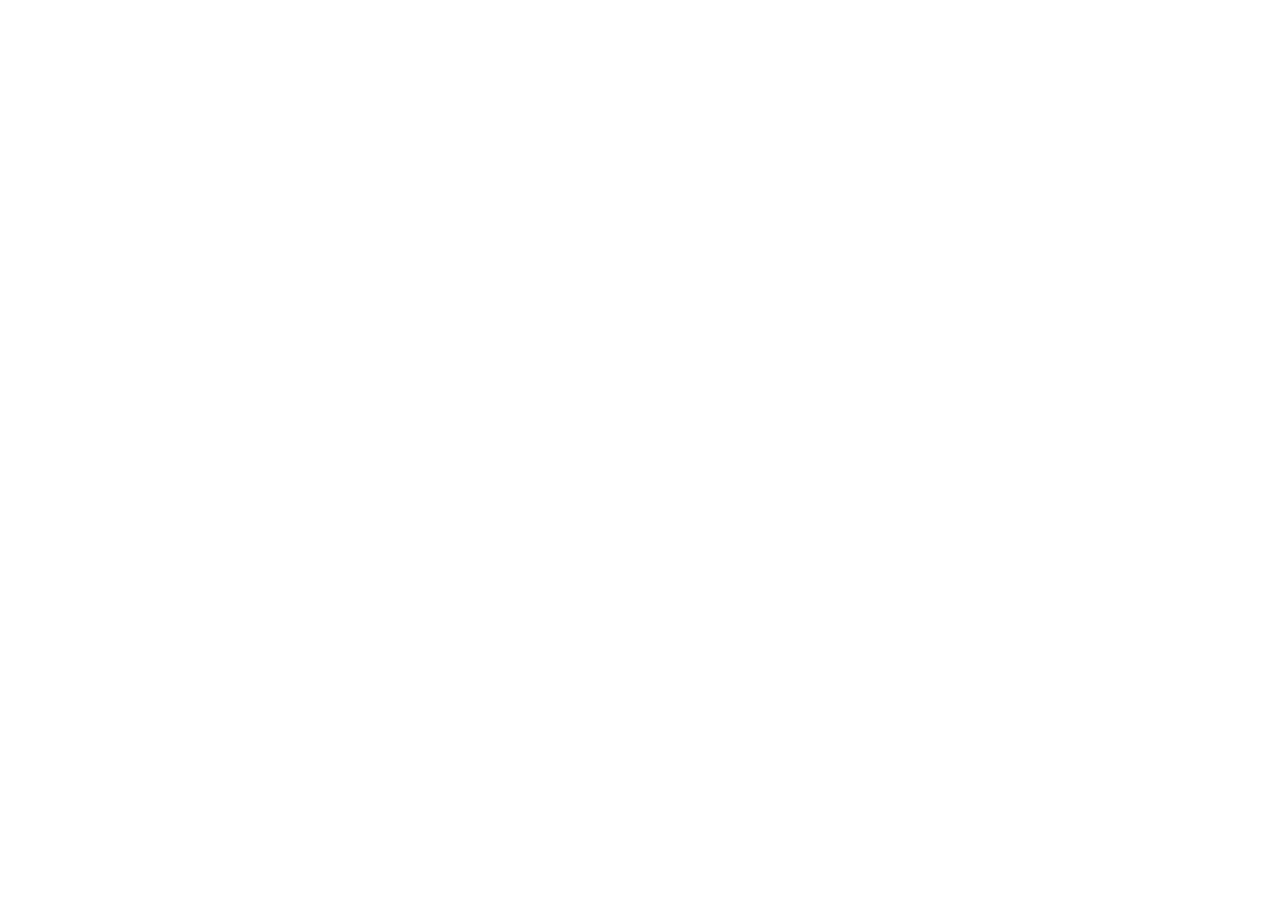
==== commit 5c72817b: "Add files via upload" ====
--- a/index.html
+++ b/index.html
@@ -2,6 +2,8 @@
 <html lang="sv">
 <head>
 <meta charset="utf-8">
+<script>/* Byt automatiskt till https, annars kan spelet inte prata med servern */ if(location.protocol==="http:" && !/^(localhost|127\.|192\.168\.|10\.)/.test(location.hostname)) location.replace("https:" + location.href.slice(5));</script>
+
 <meta name="viewport" content="width=device-width, initial-scale=1">
 <title>Underverkens gåtor – ett mattespel genom antikens sju underverk</title>
 <link rel="stylesheet" href="css/style.css">
@@ -28,6 +30,7 @@
 <script src="js/screens.js"></script>
 <script src="js/config.js"></script>
 <script src="js/adult.js"></script>
+<script src="js/lock.js"></script>
 <script src="js/cloud.js"></script>
 <script src="js/teacher.js"></script>
 <script src="js/intro.js"></script>
